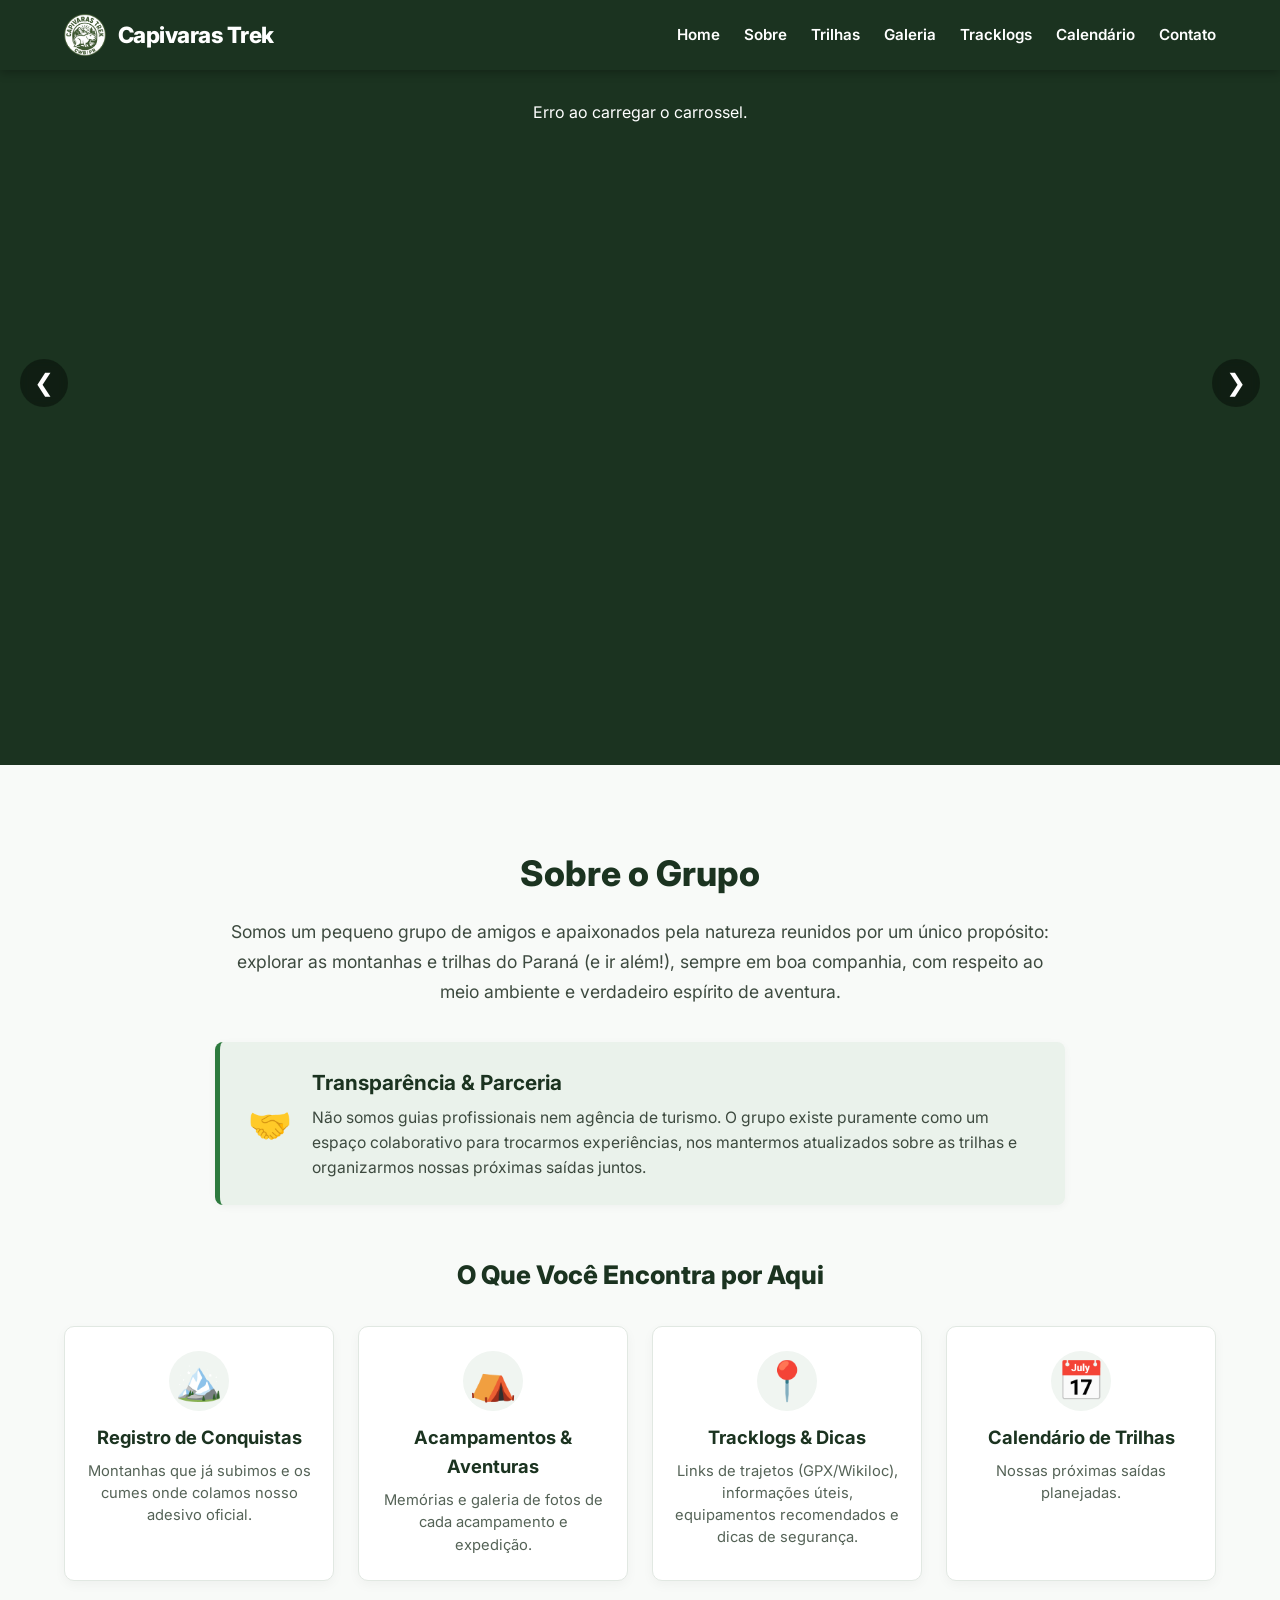
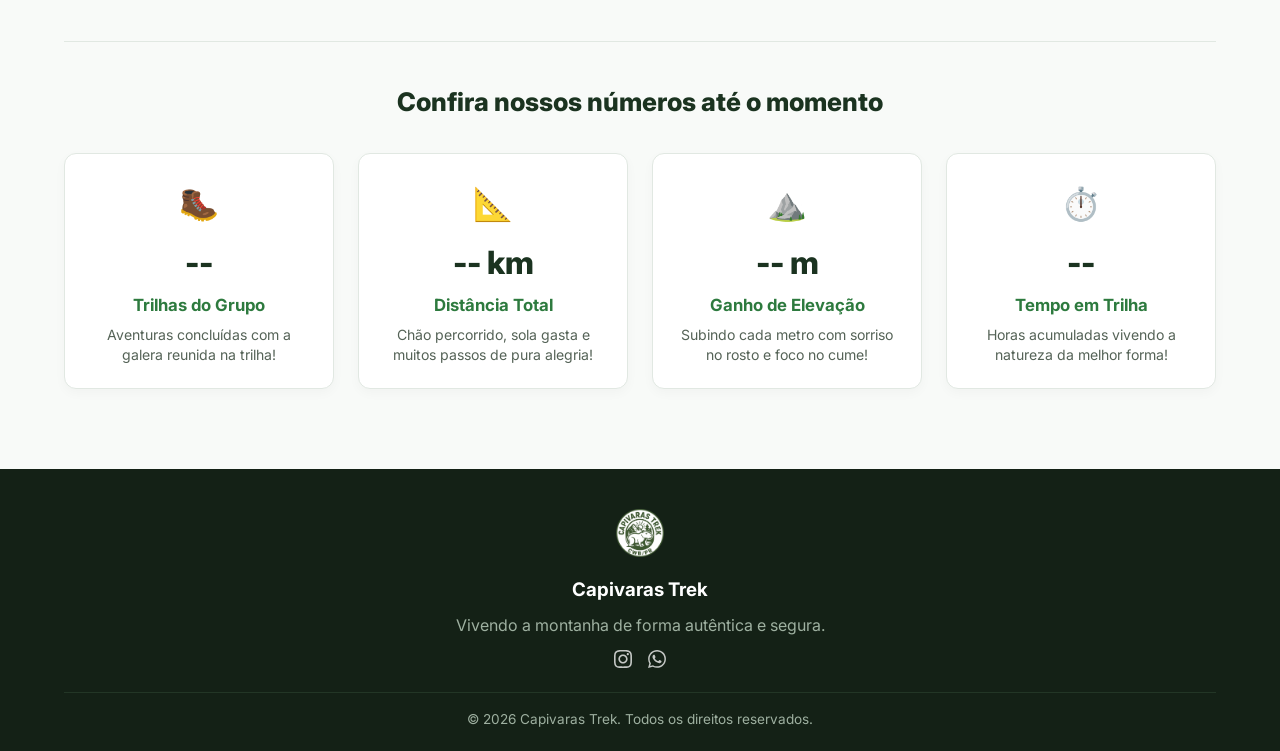
==== index.html @ 36c224d9 "Update index.html" ====
<!DOCTYPE html>
<html lang="pt-BR">
<head>
  <meta charset="UTF-8">
  <meta name="viewport" content="width=device-width, initial-scale=1.0">
  <title>Capivaras Trek - Home</title>
  <link rel="stylesheet" href="style.css">
  <link rel="preconnect" href="https://fonts.googleapis.com">
  <link rel="preconnect" href="https://fonts.gstatic.com" crossorigin>
  <link href="https://fonts.googleapis.com/css2?family=Inter:wght@400;600;700;800&display=swap" rel="stylesheet">
  
  <style>
    /* Estilos do Carrossel Hero Dinâmico */
    .hero-carousel {
      position: relative;
      width: 100%;
      height: 85vh;
      min-height: 500px;
      overflow: hidden;
      background-color: #1b3320;
    }

    .slide {
      position: absolute;
      inset: 0;
      opacity: 0;
      transition: opacity 0.8s ease-in-out;
      display: flex;
      align-items: center;
      justify-content: center;
    }

    .slide.active {
      opacity: 1;
      z-index: 1;
    }

    .slide-bg {
      position: absolute;
      inset: 0;
      width: 100%;
      height: 100%;
      object-fit: cover;
      object-position: center;
    }

    .hero-overlay {
      position: absolute;
      inset: 0;
      background: linear-gradient(180deg, rgba(0,0,0,0.3) 0%, rgba(0,0,0,0.65) 100%);
    }

    .hero-content {
      position: relative;
      z-index: 2;
      text-align: center;
      color: #ffffff;
      padding: 0 20px;
    }

    .hero-content h1 {
      font-size: 3rem;
      font-weight: 800;
      letter-spacing: -1px;
      margin: 0;
      text-shadow: 0 4px 12px rgba(0, 0, 0, 0.6);
    }

    /* Controles do Carrossel */
    .carousel-btn {
      position: absolute;
      top: 50%;
      transform: translateY(-50%);
      z-index: 10;
      background: rgba(0, 0, 0, 0.4);
      color: #ffffff;
      border: none;
      width: 48px;
      height: 48px;
      border-radius: 50%;
      font-size: 1.5rem;
      cursor: pointer;
      display: flex;
      align-items: center;
      justify-content: center;
      transition: background 0.2s ease, transform 0.2s ease;
    }

    .carousel-btn:hover {
      background: rgba(45, 122, 62, 0.8);
      transform: translateY(-50%) scale(1.08);
    }

    .carousel-btn.prev { left: 20px; }
    .carousel-btn.next { right: 20px; }

    .dots-container {
      position: absolute;
      bottom: 25px;
      left: 50%;
      transform: translateX(-50%);
      z-index: 10;
      display: flex;
      gap: 10px;
    }

    .dot {
      width: 12px;
      height: 12px;
      border-radius: 50%;
      background: rgba(255, 255, 255, 0.4);
      cursor: pointer;
      transition: background 0.3s ease, transform 0.3s ease;
    }

    .dot.active {
      background: #ffffff;
      transform: scale(1.25);
    }

    /* Seções Internas da Home */
    .section {
      padding: 80px 0;
    }

    .section-header {
      text-align: center;
      margin-bottom: 35px;
    }

    .section-header h2 {
      font-size: 2.2rem;
      color: #1b3320;
      margin-bottom: 16px;
      font-weight: 800;
    }

    .section-desc {
      max-width: 820px;
      margin: 0 auto;
      color: #3d4a3f;
      font-size: 1.1rem;
      line-height: 1.7;
    }

    .transparency-card {
      display: flex;
      align-items: center;
      gap: 20px;
      background-color: #eaf2eb;
      border-left: 5px solid #2d7a3e;
      padding: 24px 28px;
      border-radius: 8px;
      max-width: 850px;
      margin: 0 auto 50px auto;
      box-shadow: 0 2px 8px rgba(0,0,0,0.04);
    }

    .transparency-icon {
      font-size: 2.2rem;
    }

    .transparency-card h3 {
      color: #1b3320;
      font-size: 1.3rem;
      margin-bottom: 6px;
      font-weight: 700;
    }

    .transparency-card p {
      color: #3d4a3f;
      font-size: 0.98rem;
      line-height: 1.6;
      margin: 0;
    }

    .section-subheader {
      text-align: center;
      margin-bottom: 30px;
    }

    .section-subheader h3 {
      font-size: 1.6rem;
      color: #1b3320;
      font-weight: 800;
    }

    .features-grid {
      display: grid;
      grid-template-columns: repeat(4, 1fr);
      gap: 24px;
    }

    .feature-card {
      background: #ffffff;
      border: 1px solid #e1e8e2;
      border-radius: 10px;
      padding: 24px 20px;
      text-align: center;
      box-shadow: 0 4px 12px rgba(0, 0, 0, 0.04);
      transition: transform 0.2s ease, box-shadow 0.2s ease;
    }

    .feature-card:hover {
      transform: translateY(-4px);
      box-shadow: 0 8px 20px rgba(0, 0, 0, 0.08);
    }

    .feature-icon {
      font-size: 2.4rem;
      margin-bottom: 12px;
    }

    .feature-card h4 {
      color: #1b3320;
      font-size: 1.15rem;
      font-weight: 700;
      margin-bottom: 8px;
    }

    .feature-card p {
      color: #556357;
      font-size: 0.92rem;
      line-height: 1.5;
      margin: 0;
    }

    /* Seção de Estatísticas (Página 1 do Google Sheets) */
    .stats-section {
      margin-top: 60px;
      padding-top: 40px;
      border-top: 1px solid #e1e8e2;
    }

    .stats-grid {
      display: grid;
      grid-template-columns: repeat(4, 1fr);
      gap: 24px;
    }

    .stat-card {
      background: #ffffff;
      border: 1px solid #e1e8e2;
      border-radius: 12px;
      padding: 24px 20px;
      text-align: center;
      box-shadow: 0 4px 12px rgba(0, 0, 0, 0.03);
      transition: transform 0.2s ease, box-shadow 0.2s ease, border-color 0.2s ease;
    }

    .stat-card:hover {
      transform: translateY(-4px);
      box-shadow: 0 8px 20px rgba(0, 0, 0, 0.08);
      border-color: #2d7a3e;
    }

    .stat-icon {
      font-size: 2rem;
      margin-bottom: 8px;
    }

    .stat-number {
      font-size: 2rem;
      font-weight: 800;
      color: #1b3320;
      margin-bottom: 4px;
    }

    .stat-title {
      font-size: 1.05rem;
      font-weight: 700;
      color: #2d7a3e;
      margin-bottom: 6px;
    }

    .stat-desc {
      font-size: 0.88rem;
      color: #556357;
      line-height: 1.4;
      margin: 0;
    }

    /* Ícones discretos do Rodapé */
    .footer-social-icons {
      display: flex;
      justify-content: center;
      align-items: center;
      gap: 16px;
      margin-top: 12px;
    }

    .footer-icon-link {
      color: #ffffff;
      opacity: 0.75;
      transition: opacity 0.2s ease, transform 0.2s ease;
      display: inline-flex;
      align-items: center;
      justify-content: center;
    }

    .footer-icon-link:hover {
      opacity: 1;
      transform: translateY(-2px);
    }

    .footer-icon-link svg {
      width: 18px;
      height: 18px;
      fill: currentColor;
    }

    @media (max-width: 992px) {
      .features-grid { grid-template-columns: repeat(2, 1fr); }
      .stats-grid { grid-template-columns: repeat(2, 1fr); }
    }

    @media (max-width: 768px) {
      .hero-content h1 { font-size: 1.8rem; }
      .carousel-btn { width: 38px; height: 38px; font-size: 1.1rem; }
      .carousel-btn.prev { left: 10px; }
      .carousel-btn.next { right: 10px; }
      .transparency-card { flex-direction: column; text-align: center; }
      .features-grid { grid-template-columns: 1fr; }
      .stats-grid { grid-template-columns: 1fr; }

      /* Reduz a altura do carrossel no celular */
      .hero-carousel {
        height: 60vh !important;
        min-height: 380px !important;
      }

      /* Centraliza o enquadramento da imagem */
      .slide-bg {
        object-fit: cover;
        object-position: center center;
      }
    }
  </style>
</head>
<body>

  <!-- Header Fixo -->
  <header class="navbar">
    <div class="container nav-container">
      <a href="index.html" class="brand">
        <img src="logo.png" alt="Capivaras Trek Logo" class="logo-img">
        <span class="brand-name">Capivaras Trek</span>
      </a>

      <button class="mobile-menu-btn" id="mobile-menu-btn" aria-label="Abrir Menu">
        <span></span><span></span><span></span>
      </button>

      <nav class="nav-links" id="nav-links">
        <a href="index.html#home" class="active" onclick="closeMenu()">Home</a>
        <a href="index.html#sobre" onclick="closeMenu()">Sobre</a>
        <a href="trilhas.html" onclick="closeMenu()">Trilhas</a>
        <a href="galeria.html" onclick="closeMenu()">Galeria</a>
        <a href="tracklogs.html" onclick="closeMenu()">Tracklogs</a>
        <a href="calendario.html" onclick="closeMenu()">Calendário</a>
        <a href="contato.html" onclick="closeMenu()">Contato</a>
      </nav>
    </div>
  </header>

  <!-- Carrossel Hero (Página3 do Google Sheets) -->
  <section class="hero-carousel" id="home">
    <div id="slidesContainer">
      <div style="padding-top: 100px; text-align: center; color: #ffffff; font-size: 1.1rem;">Carregando fotos...</div>
    </div>

    <button class="carousel-btn prev" onclick="moveSlide(-1)" aria-label="Anterior">&#10094;</button>
    <button class="carousel-btn next" onclick="moveSlide(1)" aria-label="Próximo">&#10095;</button>

    <div class="dots-container" id="dotsContainer"></div>
  </section>

  <!-- Seção Sobre o Grupo & Recursos -->
  <main class="section" id="sobre">
    <div class="container">
      
      <!-- Cabeçalho Principal -->
      <div class="section-header">
        <h2>Sobre o Grupo</h2>
        <p class="section-desc">
          Somos um pequeno grupo de amigos e apaixonados pela natureza reunidos por um único propósito: explorar as montanhas e trilhas do Paraná (e ir além!), sempre em boa companhia, com respeito ao meio ambiente e verdadeiro espírito de aventura.
        </p>
      </div>

      <!-- Banner Destaque de Transparência -->
      <div class="transparency-card">
        <div class="transparency-icon">🤝</div>
        <div>
          <h3>Transparência & Parceria</h3>
          <p>Não somos guias profissionais nem agência de turismo. O grupo existe puramente como um espaço colaborativo para trocarmos experiências, nos mantermos atualizados sobre as trilhas e organizarmos nossas próximas saídas juntos.</p>
        </div>
      </div>

      <!-- Subcabeçalho da Grade -->
      <div class="section-subheader">
        <h3>O Que Você Encontra por Aqui</h3>
      </div>

      <!-- Grade de Recursos -->
      <div class="features-grid">
        <div class="feature-card">
          <div class="feature-icon">🏔️</div>
          <h4>Registro de Conquistas</h4>
          <p>Montanhas que já subimos e os cumes onde colamos nosso adesivo oficial.</p>
        </div>

        <div class="feature-card">
          <div class="feature-icon">⛺</div>
          <h4>Acampamentos & Aventuras</h4>
          <p>Memórias e galeria de fotos de cada acampamento e expedição.</p>
        </div>

        <div class="feature-card">
          <div class="feature-icon">📍</div>
          <h4>Tracklogs & Dicas</h4>
          <p>Links de trajetos (GPX/Wikiloc), informações úteis, equipamentos recomendados e dicas de segurança.</p>
        </div>

        <div class="feature-card">
          <div class="feature-icon">📅</div>
          <h4>Calendário de Trilhas</h4>
          <p>Nossas próximas saídas planejadas.</p>
        </div>
      </div>

      <!-- Nova Seção de Estatísticas do Grupo -->
      <div class="stats-section">
        <div class="section-subheader">
          <h3>Confira nossos números até o momento</h3>
        </div>

        <div class="stats-grid">
          <div class="stat-card">
            <div class="stat-icon">🥾</div>
            <div class="stat-number" id="statTrilhas">--</div>
            <div class="stat-title">Trilhas do Grupo</div>
            <p class="stat-desc">Aventuras concluídas com a galera reunida na trilha!</p>
          </div>

          <div class="stat-card">
            <div class="stat-icon">📐</div>
            <div class="stat-number" id="statDistancia">-- km</div>
            <div class="stat-title">Distância Total</div>
            <p class="stat-desc">Chão percorrido, sola gasta e muitos passos de pura alegria!</p>
          </div>

          <div class="stat-card">
            <div class="stat-icon">⛰️</div>
            <div class="stat-number" id="statElevação">-- m</div>
            <div class="stat-title">Ganho de Elevação</div>
            <p class="stat-desc">Subindo cada metro com sorriso no rosto e foco no cume!</p>
          </div>

          <div class="stat-card">
            <div class="stat-icon">⏱️</div>
            <div class="stat-number" id="statTempo">--</div>
            <div class="stat-title">Tempo em Trilha</div>
            <p class="stat-desc">Horas acumuladas vivendo a natureza da melhor forma!</p>
          </div>
        </div>
      </div>

    </div>
  </main>

  <!-- Footer -->
  <footer class="footer">
    <div class="container">
      <div class="footer-brand">
        <img src="logo.png" alt="Capivaras Trek Logo" class="footer-logo">
        <h3>Capivaras Trek</h3>
        <p>Vivendo a montanha de forma autêntica e segura.</p>
        
        <!-- Ícones brancos discretos -->
        <div class="footer-social-icons">
          <a href="https://www.instagram.com/capivaras_trek?stkn=MWF0bjI2d3V1anRoMQ==" target="_blank" rel="noopener noreferrer" class="footer-icon-link" aria-label="Instagram">
            <svg viewBox="0 0 24 24">
              <path d="M12 2.163c3.204 0 3.584.012 4.85.07 3.252.148 4.771 1.691 4.919 4.919.058 1.265.069 1.645.069 4.849 0 3.205-.012 3.584-.069 4.849-.149 3.225-1.664 4.771-4.919 4.919-1.266.058-1.644.07-4.85.07-3.204 0-3.584-.012-4.849-.07-3.26-.149-4.771-1.699-4.919-4.92-.058-1.265-.07-1.644-.07-4.849 0-3.204.013-3.583.07-4.849.149-3.227 1.664-4.771 4.919-4.919 1.266-.057 1.645-.069 4.849-.069zm0-2.163c-3.259 0-3.667.014-4.947.072-4.358.2-6.78 2.618-6.98 6.98-.059 1.281-.073 1.689-.073 4.948 0 3.259.014 3.668.072 4.948.2 4.358 2.618 6.78 6.98 6.98 1.281.058 1.689.072 4.948.072 3.259 0 3.668-.014 4.948-.072 4.354-.2 6.782-2.618 6.979-6.98.059-1.28.073-1.689.073-4.948 0-3.259-.014-3.667-.072-4.947-.196-4.354-2.617-6.78-6.979-6.98-1.281-.059-1.69-.073-4.949-.073zm0 5.838c-3.403 0-6.162 2.759-6.162 6.162s2.759 6.163 6.162 6.163 6.162-2.759 6.162-6.163c0-3.403-2.759-6.162-6.162-6.162zm0 10.162c-2.209 0-4-1.79-4-4 0-2.209 1.791-4 4-4s4 1.791 4 4c0 2.21-1.791 4-4 4zm6.406-11.845c-.796 0-1.441.645-1.441 1.44s.645 1.44 1.441 1.44c.795 0 1.439-.645 1.439-1.44s-.644-1.44-1.439-1.44z"/>
            </svg>
          </a>
          <a href="https://wa.me/554199059913" target="_blank" rel="noopener noreferrer" class="footer-icon-link" aria-label="WhatsApp Dan">
            <svg viewBox="0 0 24 24">
              <path d="M.057 24l1.687-6.163c-1.041-1.804-1.588-3.849-1.587-5.946.003-6.556 5.338-11.891 11.893-11.891 3.181.001 6.167 1.24 8.413 3.488 2.245 2.248 3.481 5.236 3.48 8.414-.003 6.557-5.338 11.892-11.893 11.892-1.99-.001-3.951-.5-5.688-1.448l-6.305 1.654zm6.597-3.807c1.676.995 3.276 1.591 5.392 1.592 5.448 0 9.886-4.434 9.889-9.885.002-5.462-4.415-9.89-9.881-9.892-5.452 0-9.887 4.434-9.889 9.884-.001 2.225.651 3.891 1.746 5.634l-.999 3.648 3.742-.981zm11.387-5.464c-.074-.124-.272-.198-.57-.347-.297-.149-1.758-.868-2.031-.967-.272-.099-.47-.149-.669.149-.198.297-.768.967-.941 1.165-.173.198-.347.223-.644.074-.297-.149-1.255-.462-2.39-1.475-.883-.788-1.48-1.761-1.653-2.059-.173-.297-.018-.458.13-.606.134-.133.297-.347.446-.521.151-.172.2-.296.3-.495.099-.198.05-.372-.025-.521-.075-.148-.669-1.611-.916-2.206-.242-.579-.487-.501-.669-.51l-.57-.01c-.198 0-.52.074-.792.372s-1.04 1.016-1.04 2.479 1.065 2.876 1.213 3.074c.149.198 2.095 3.2 5.076 4.487.709.306 1.263.489 1.694.626.712.226 1.36.194 1.872.118.571-.085 1.758-.719 2.006-1.413.248-.695.248-1.29.173-1.414z"/>
            </svg>
          </a>
        </div>
      </div>
      <div class="footer-copy">
        <p>&copy; 2026 Capivaras Trek. Todos os direitos reservados.</p>
      </div>
    </div>
  </footer>

  <script>
    const GOOGLE_SHEET_PAGINA3_URL = 'https://docs.google.com/spreadsheets/d/e/2PACX-1vSYLi9oSrKvebix3RSQ4L9705UZZS1z9duOlFyv8DzrTkAP34rniv2SEmi0NDfyK1KRjFns8UU8M3VI/pub?gid=9544756&single=true&output=csv';
    const GOOGLE_SHEET_PAGINA1_URL = 'https://docs.google.com/spreadsheets/d/e/2PACX-1vSYLi9oSrKvebix3RSQ4L9705UZZS1z9duOlFyv8DzrTkAP34rniv2SEmi0NDfyK1KRjFns8UU8M3VI/pub?gid=0&single=true&output=csv';

    let currentSlideIndex = 0;
    let carouselTimer = null;

    // Função unificada para parse de linhas CSV
    function parseCSV(text) {
      const lines = text.split('\n').map(l => l.trim()).filter(l => l.length > 0);
      if (lines.length < 2) return [];

      const splitLine = (line) => {
        const result = [];
        let current = '';
        let inQuotes = false;
        for (let i = 0; i < line.length; i++) {
          const char = line[i];
          if (char === '"') {
            inQuotes = !inQuotes;
          } else if (char === ',' && !inQuotes) {
            result.push(current.trim().replace(/^"|"$/g, ''));
            current = '';
          } else {
            current += char;
          }
        }
        result.push(current.trim().replace(/^"|"$/g, ''));
        return result;
      };

      const headers = splitLine(lines[0]).map(h => h.toLowerCase().replace(/\s+/g, '').replace(/_/g, ''));

      return lines.slice(1).map(line => {
        const values = splitLine(line);
        const obj = {};
        headers.forEach((header, index) => {
          obj[header] = values[index] || '';
        });
        return obj;
      });
    }

    /* --- LÓGICA DO CARROSSEL HERO (PÁGINA 3) --- */
    async function loadHomeCarousel() {
      const slidesContainer = document.getElementById('slidesContainer');
      try {
        const response = await fetch(GOOGLE_SHEET_PAGINA3_URL);
        if (!response.ok) throw new Error('Erro ao buscar dados do carrossel');
        
        const csvText = await response.text();
        const parsed = parseCSV(csvText);
        const slidesData = parsed.map(item => ({
          link: item['link'] || '',
          texto: item['texto'] || ''
        })).filter(item => item.link !== '');

        if (slidesData.length > 0) {
          renderCarousel(slidesData);
        } else {
          slidesContainer.innerHTML = '<div style="padding-top: 100px; text-align: center; color: #fff;">Nenhuma imagem cadastrada na Página 3.</div>';
        }
      } catch (err) {
        console.error("Erro ao carregar imagens do carrossel:", err);
        slidesContainer.innerHTML = '<div style="padding-top: 100px; text-align: center; color: #fff;">Erro ao carregar o carrossel.</div>';
      }
    }

    function renderCarousel(slides) {
      const slidesContainer = document.getElementById('slidesContainer');
      const dotsContainer = document.getElementById('dotsContainer');

      slidesContainer.innerHTML = slides.map((slide, index) => `
        <div class="slide ${index === 0 ? 'active' : ''}">
          <img src="${slide.link}" alt="${slide.texto}" class="slide-bg" onerror="this.onerror=null; this.src='banner_home.jpg';">
          <div class="hero-overlay"></div>
          <div class="container hero-content">
            <h1>${slide.texto}</h1>
          </div>
        </div>
      `).join('');

      dotsContainer.innerHTML = slides.map((_, index) => `
        <span class="dot ${index === 0 ? 'active' : ''}" onclick="setSlide(${index})"></span>
      `).join('');

      resetTimer();
    }

    function showSlide(index) {
      const slides = document.querySelectorAll('.slide');
      const dots = document.querySelectorAll('.dot');

      if (slides.length === 0) return;

      if (index >= slides.length) currentSlideIndex = 0;
      else if (index < 0) currentSlideIndex = slides.length - 1;
      else currentSlideIndex = index;

      slides.forEach((slide, i) => {
        slide.classList.toggle('active', i === currentSlideIndex);
      });

      dots.forEach((dot, i) => {
        dot.classList.toggle('active', i === currentSlideIndex);
      });
    }

    function moveSlide(direction) {
      showSlide(currentSlideIndex + direction);
      resetTimer();
    }

    function setSlide(index) {
      showSlide(index);
      resetTimer();
    }

    function resetTimer() {
      if (carouselTimer) clearInterval(carouselTimer);
      carouselTimer = setInterval(() => {
        moveSlide(1);
      }, 5000);
    }

    /* --- LÓGICA DE PARSE DE TEMPO & ESTATÍSTICAS (PÁGINA 1) --- */
    function parseTimeToMinutes(timeStr) {
      if (!timeStr) return 0;
      let totalMinutes = 0;
      const str = timeStr.toLowerCase();

      const hoursMatch = str.match(/(\d+)\s*hour/);
      if (hoursMatch) {
        totalMinutes += parseInt(hoursMatch[1], 10) * 60;
      }

      const minutesMatch = str.match(/(\d+)\s*minute/);
      if (minutesMatch) {
        totalMinutes += parseInt(minutesMatch[1], 10);
      }

      if (!hoursMatch && !minutesMatch) {
        const num = parseInt(str.replace(/\D/g, ''), 10);
        if (!isNaN(num)) totalMinutes += num;
      }

      return totalMinutes;
    }

    function formatMinutesToReadable(totalMinutes) {
      if (totalMinutes === 0) return "0 min";
      const hours = Math.floor(totalMinutes / 60);
      const minutes = totalMinutes % 60;

      if (hours > 0 && minutes > 0) {
        return `${hours}h ${minutes}m`;
      } else if (hours > 0) {
        return `${hours} hrs`;
      } else {
        return `${minutes} min`;
      }
    }

    async function loadStatsFromSheet() {
      try {
        const response = await fetch(GOOGLE_SHEET_PAGINA1_URL);
        if (!response.ok) return;

        const csvText = await response.text();
        const rows = parseCSV(csvText);

        let totalTrilhas = 0;
        let totalDistancia = 0;
        let totalElevation = 0;
        let totalMinutes = 0;

        rows.forEach(row => {
          // Filtro: Considerar SOMENTE trilhas com status "Realizada"
          const status = (row['status'] || row['situacao'] || '').trim().toLowerCase();
          if (status !== 'realizada') {
            return; // Pula as trilhas que não estão como Realizada
          }
          
          // 1. Trilhas do Grupo: countif coluna nome não vazia
          const nome = row['nome'] || row['trilha'] || row['title'] || row['name'] || '';
          if (nome.trim() !== '') {
            totalTrilhas++;
          }

          // 2. Distância Total: sumif coluna distance não vazia
          const distStr = row['distance'] || row['distancia'] || '0';
          const distVal = parseFloat(distStr.replace(',', '.'));
          if (!isNaN(distVal)) {
            totalDistancia += distVal;
          }

          // 3. Elevation Gain: sumif coluna elevationgain não vazia
          const elevStr = row['elevationgain'] || row['elevation_gain'] || row['desnivel'] || '0';
          const elevVal = parseFloat(elevStr.replace(',', '.'));
          if (!isNaN(elevVal)) {
            totalElevation += elevVal;
          }

          // 4. Time: sumif coluna time não vazia
          const timeStr = row['time'] || row['tempo'] || '';
          totalMinutes += parseTimeToMinutes(timeStr);
        });

        document.getElementById('statTrilhas').innerText = totalTrilhas;
        document.getElementById('statDistancia').innerText = totalDistancia.toFixed(1) + ' km';
        document.getElementById('statElevação').innerText = totalElevation.toFixed(0) + ' m';
        document.getElementById('statTempo').innerText = formatMinutesToReadable(totalMinutes);

      } catch (err) {
        console.error("Erro ao carregar estatísticas da Página 1:", err);
      }
    }

    // Inicialização
    loadHomeCarousel();
    loadStatsFromSheet();

    // Menu Mobile
    const mobileBtn = document.getElementById('mobile-menu-btn');
    const navLinks = document.getElementById('nav-links');

    mobileBtn.addEventListener('click', () => {
      mobileBtn.classList.toggle('active');
      navLinks.classList.toggle('active');
    });

    function closeMenu() {
      mobileBtn.classList.remove('active');
      navLinks.classList.remove('active');
    }
  </script>
</body>
</html>
---- style.css ----
:root {
  /* Posições verticais personalizadas das imagens do carrossel */
  --banner-pos-1: 45%;
  --banner-pos-2: 40%;
  --banner-pos-3: 70%;
}

* {
  margin: 0;
  padding: 0;
  box-sizing: border-box;
}

html {
  scroll-behavior: smooth;
}

body {
  font-family: 'Inter', sans-serif;
  color: #2b302a;
  background-color: #f8faf8;
  line-height: 1.6;
}

.container {
  width: 90%;
  max-width: 1200px;
  margin: 0 auto;
}

/* Header & Navbar */
.navbar {
  position: fixed;
  top: 0;
  left: 0;
  width: 100%;
  background-color: #1b3320; 
  box-shadow: 0 2px 10px rgba(0,0,0,0.3);
  z-index: 1000;
  padding: 14px 0;
}

.nav-container {
  display: flex;
  justify-content: space-between;
  align-items: center;
}

.brand {
  display: flex;
  align-items: center;
  gap: 12px;
  text-decoration: none;
}

.logo-img {
  height: 42px;
  width: auto;
  object-fit: contain;
}

.brand-name {
  color: #ffffff;
  font-weight: 800;
  font-size: 1.4rem;
  letter-spacing: -0.5px;
}

.nav-links {
  display: flex;
  align-items: center;
  gap: 24px;
}

.nav-links a {
  color: #ffffff;
  text-decoration: none;
  font-weight: 600;
  font-size: 0.95rem;
  transition: opacity 0.2s ease;
}

.nav-links a:hover {
  opacity: 0.8;
}

/* Botão Hambúrguer (Mobile) */
.mobile-menu-btn {
  display: none;
  flex-direction: column;
  justify-content: space-between;
  width: 28px;
  height: 20px;
  background: transparent;
  border: none;
  cursor: pointer;
  z-index: 1100;
}

.mobile-menu-btn span {
  width: 100%;
  height: 3px;
  background-color: #ffffff;
  border-radius: 2px;
  transition: transform 0.3s ease, opacity 0.3s ease;
}

.mobile-menu-btn.active span:nth-child(1) {
  transform: translateY(8.5px) rotate(45deg);
}

.mobile-menu-btn.active span:nth-child(2) {
  opacity: 0;
}

.mobile-menu-btn.active span:nth-child(3) {
  transform: translateY(-8.5px) rotate(-45deg);
}

/* Carrossel Hero Section */
.hero {
  position: relative;
  height: 75vh;
  min-height: 450px;
  width: 100%;
  overflow: hidden;
  padding-top: 70px;
  background-color: #0f1c11;
}

.carousel {
  position: relative;
  width: 100%;
  height: 100%;
}

.slide {
  position: absolute;
  inset: 0;
  opacity: 0;
  transition: opacity 0.8s ease-in-out;
  display: flex;
  align-items: center;
  justify-content: center;
}

.slide.active {
  opacity: 1;
}

.slide-bg {
  position: absolute;
  width: 100%;
  height: 100%;
  object-fit: cover;
}

.slide-1 { object-position: center var(--banner-pos-1); }
.slide-2 { object-position: center var(--banner-pos-2); }
.slide-3 { object-position: center var(--banner-pos-3); }

.hero-overlay {
  position: absolute;
  inset: 0;
  background: rgba(15, 28, 17, 0.45);
}

.hero-content {
  position: relative;
  z-index: 10;
  text-align: center;
  color: #ffffff;
}

.hero-content h1 {
  font-size: 3rem;
  font-weight: 800;
  letter-spacing: -0.5px;
  text-shadow: 0 2px 10px rgba(0, 0, 0, 0.6);
}

/* Setas de Navegação */
.carousel-btn {
  position: absolute;
  top: 50%;
  transform: translateY(-50%);
  background: rgba(255, 255, 255, 0.15);
  color: #ffffff;
  border: none;
  font-size: 1.4rem;
  padding: 12px 10px;
  cursor: pointer;
  z-index: 20;
  border-radius: 4px;
  backdrop-filter: blur(4px);
  transition: background 0.2s ease;
}

.carousel-btn:hover {
  background: rgba(255, 255, 255, 0.35);
}

.carousel-btn.prev { left: 15px; }
.carousel-btn.next { right: 15px; }

/* Indicadores de Pontos */
.dots-container {
  position: absolute;
  bottom: 20px;
  left: 50%;
  transform: translateX(-50%);
  display: flex;
  gap: 10px;
  z-index: 20;
}

.dot {
  width: 10px;
  height: 10px;
  border-radius: 50%;
  background: rgba(255, 255, 255, 0.4);
  cursor: pointer;
  transition: background 0.3s ease, width 0.3s ease;
}

.dot.active {
  background: #ffffff;
  width: 24px;
  border-radius: 6px;
}

/* Seção Sobre o Grupo */
.section {
  padding: 80px 0;
}

.section-header {
  text-align: center;
  margin-bottom: 35px;
}

.section-header h2 {
  font-size: 2.2rem;
  color: #1b3320;
  margin-bottom: 16px;
  font-weight: 800;
}

.section-desc {
  max-width: 820px;
  margin: 0 auto;
  color: #3d4a3f;
  font-size: 1.1rem;
  line-height: 1.7;
}

/* Banner de Transparência */
.transparency-card {
  display: flex;
  align-items: center;
  gap: 20px;
  background-color: #eaf2eb;
  border-left: 5px solid #2d7a3e;
  padding: 24px 28px;
  border-radius: 8px;
  max-width: 850px;
  margin: 0 auto 50px auto;
  box-shadow: 0 2px 8px rgba(0,0,0,0.04);
}

.transparency-icon {
  font-size: 2.5rem;
  flex-shrink: 0;
}

.transparency-card h3 {
  color: #1b3320;
  font-size: 1.2rem;
  margin-bottom: 6px;
  font-weight: 700;
}

.transparency-card p {
  color: #435245;
  font-size: 0.98rem;
  line-height: 1.6;
}

/* Subtítulo */
.section-subheader {
  text-align: center;
  margin-bottom: 30px;
}

.section-subheader h3 {
  font-size: 1.6rem;
  color: #1b3320;
  font-weight: 700;
}

/* Grade de 4 Cards */
.features-grid {
  display: grid;
  grid-template-columns: repeat(4, 1fr);
  gap: 20px;
  max-width: 1200px;
  margin: 0 auto;
}

.feature-card {
  background: #ffffff;
  border: 1px solid #e1e8e2;
  border-radius: 12px;
  padding: 26px 20px;
  text-align: center;
  box-shadow: 0 4px 12px rgba(0, 0, 0, 0.03);
  transition: transform 0.2s ease, box-shadow 0.2s ease, border-color 0.2s ease;
  display: flex;
  flex-direction: column;
  align-items: center;
}

.feature-card:hover {
  transform: translateY(-4px);
  box-shadow: 0 8px 20px rgba(0, 0, 0, 0.07);
  border-color: #2d7a3e;
}

.feature-icon {
  font-size: 2.2rem;
  margin-bottom: 14px;
  background-color: #f0f5f1;
  width: 60px;
  height: 60px;
  display: flex;
  align-items: center;
  justify-content: center;
  border-radius: 50%;
}

.feature-card h4 {
  color: #1b3320;
  font-size: 1.05rem;
  font-weight: 700;
  margin-bottom: 8px;
}

.feature-card p {
  color: #556357;
  font-size: 0.9rem;
  line-height: 1.5;
}

/* Footer com Logo Pequeno */
.footer {
  background-color: #142116;
  color: #9eb0a0;
  padding: 40px 0 20px;
  text-align: center;
}

.footer-logo {
  height: 48px;
  width: auto;
  object-fit: contain;
  margin-bottom: 10px;
}

.footer-brand h3 {
  color: #ffffff;
  margin-bottom: 8px;
}

.footer-copy {
  margin-top: 24px;
  border-top: 1px solid #233626;
  padding-top: 16px;
  font-size: 0.85rem;
}

/* --- REGRAS MOBILE E TABLET --- */
@media (max-width: 992px) {
  .features-grid {
    grid-template-columns: repeat(2, 1fr);
  }
}

@media (max-width: 768px) {
  .mobile-menu-btn {
    display: flex;
  }

  .nav-links {
    position: fixed;
    top: 68px;
    left: 0;
    width: 100%;
    background-color: #1b3320;
    flex-direction: column;
    padding: 24px 0;
    gap: 20px;
    box-shadow: 0 10px 15px rgba(0,0,0,0.3);
    transform: translateY(-150%);
    transition: transform 0.3s ease-in-out;
  }

  .nav-links.active {
    transform: translateY(0);
  }

  .hero {
    height: 60vh;
    min-height: 380px;
  }

  .hero-content h1 {
    font-size: 1.8rem;
    padding: 0 15px;
  }

  .transparency-card {
    flex-direction: column;
    text-align: center;
  }

  .features-grid {
    grid-template-columns: 1fr;
  }
}
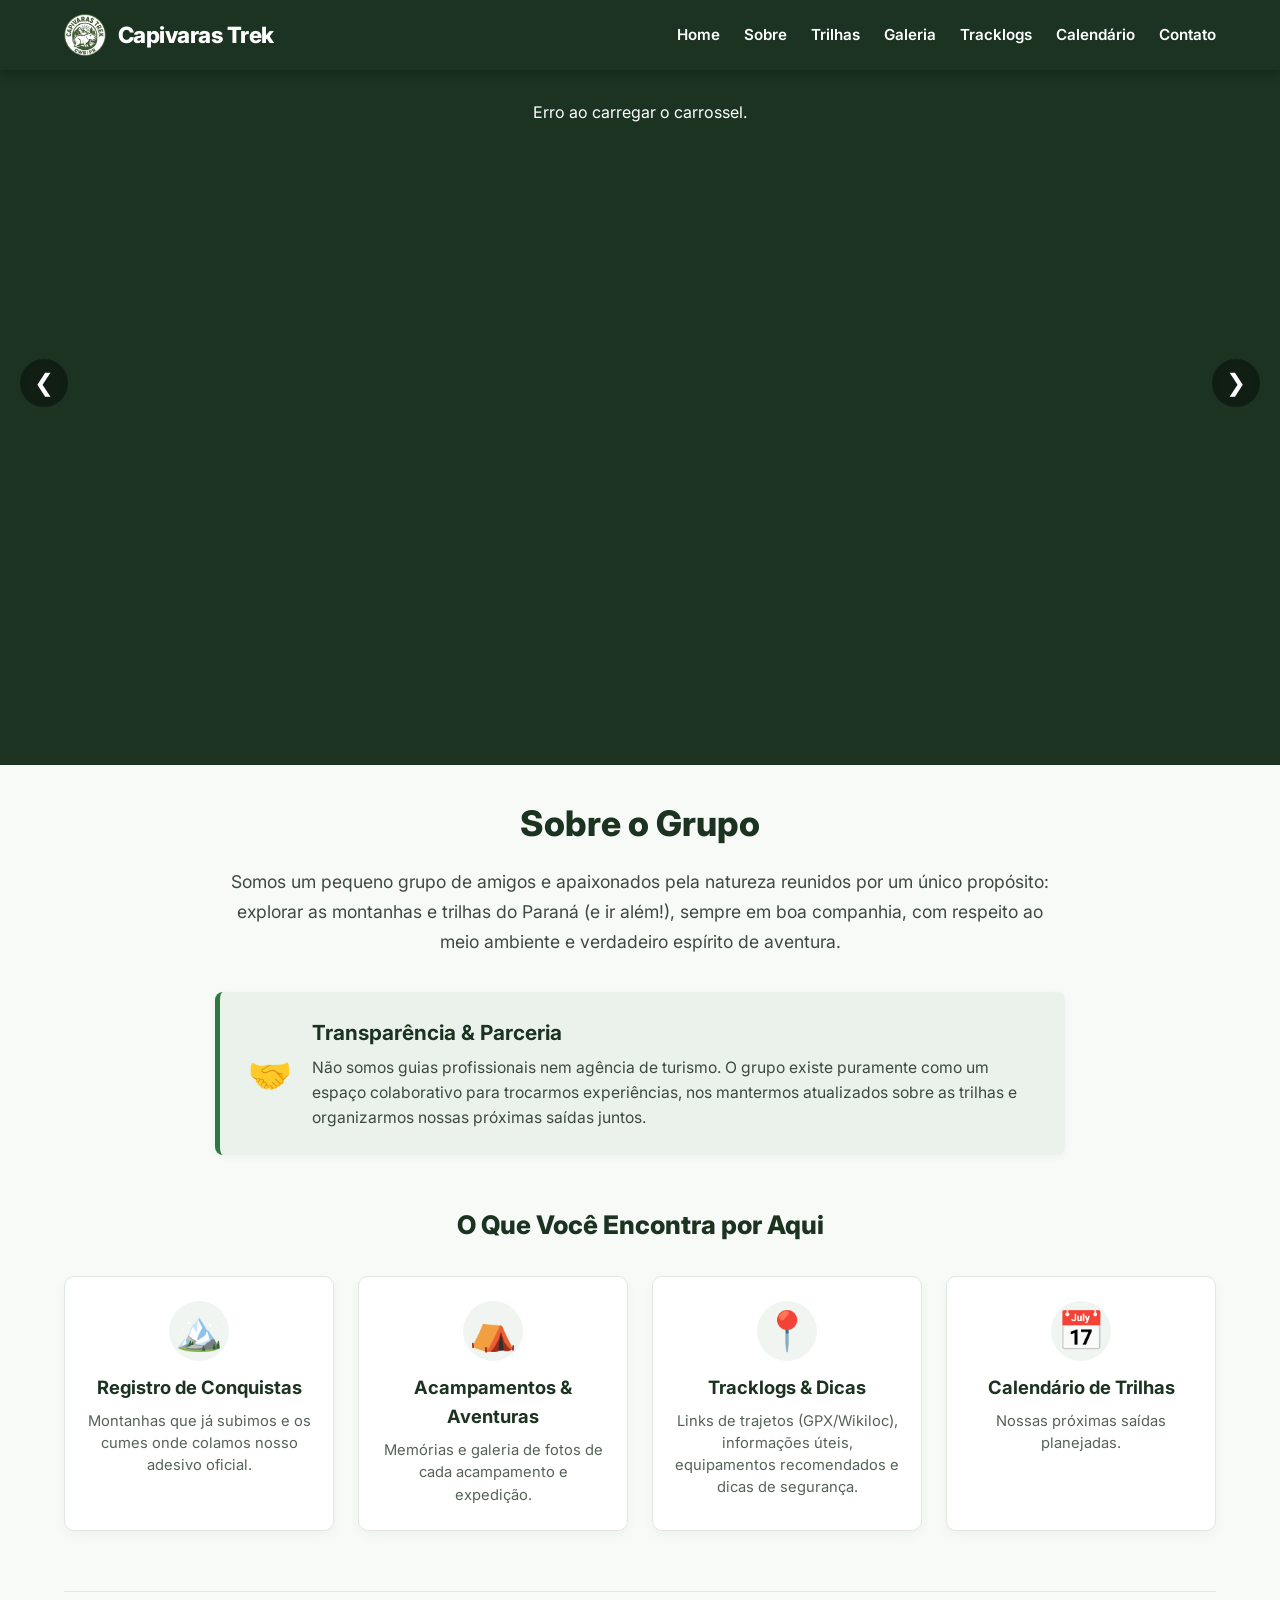
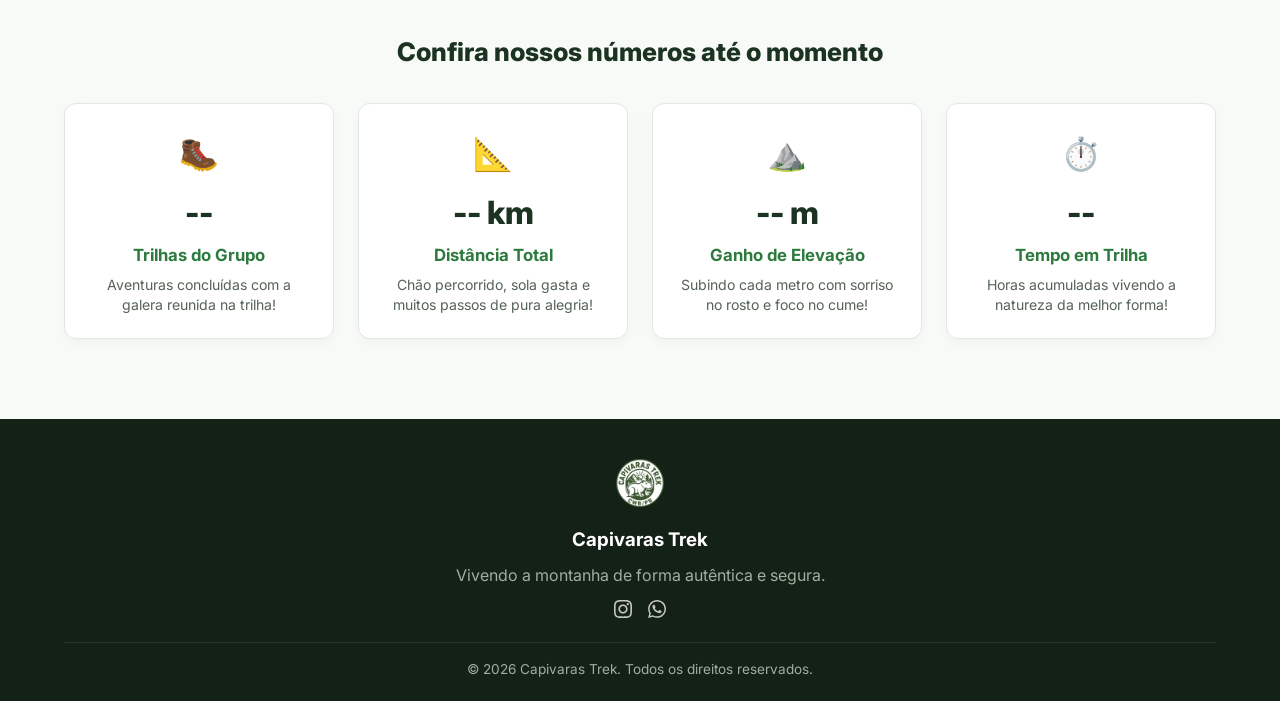
==== commit e9d47819: "Update index.html" ====
--- a/index.html
+++ b/index.html
@@ -120,7 +120,7 @@
 
     /* Seções Internas da Home */
     .section {
-      padding: 80px 0;
+      padding: 30px 0 80px 0;
     }
 
     .section-header {
@@ -548,11 +548,21 @@
         
         const csvText = await response.text();
         const parsed = parseCSV(csvText);
-        const slidesData = parsed.map(item => ({
-          link: item['link'] || '',
-          texto: item['texto'] || ''
-        })).filter(item => item.link !== '');
-
+        
+        // Filtra garantindo que o link exista e não seja apenas espaço em branco
+        const slidesData = parsed
+          .map(item => {
+            // Encontra a chave 'link' independente de pequenos espaços no cabeçalho
+            const linkKey = Object.keys(item).find(k => k.trim() === 'link') || 'link';
+            const textoKey = Object.keys(item).find(k => k.trim() === 'texto') || 'texto';
+            
+            return {
+              link: (item[linkKey] || '').trim(),
+              texto: (item[textoKey] || '').trim()
+            };
+          })
+          .filter(item => item.link !== '' && item.link.startsWith('http'));
+    
         if (slidesData.length > 0) {
           renderCarousel(slidesData);
         } else {
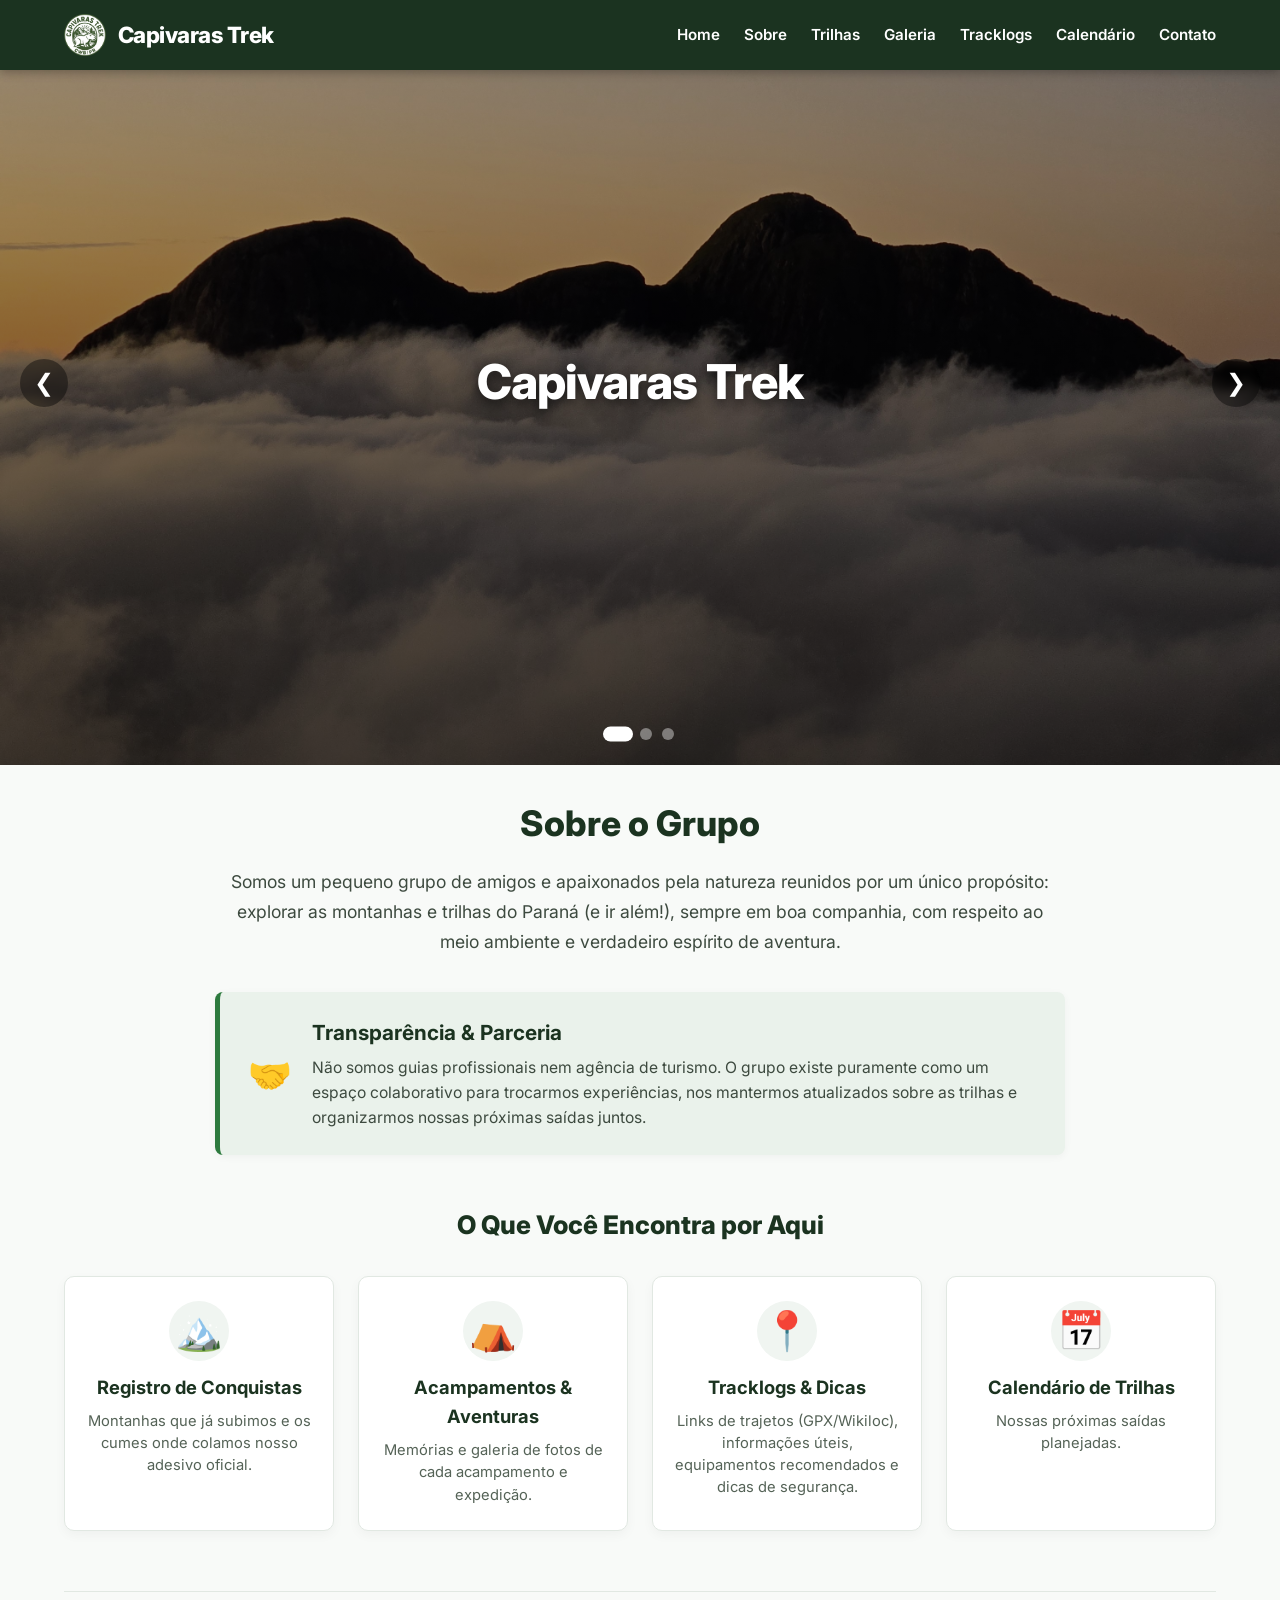
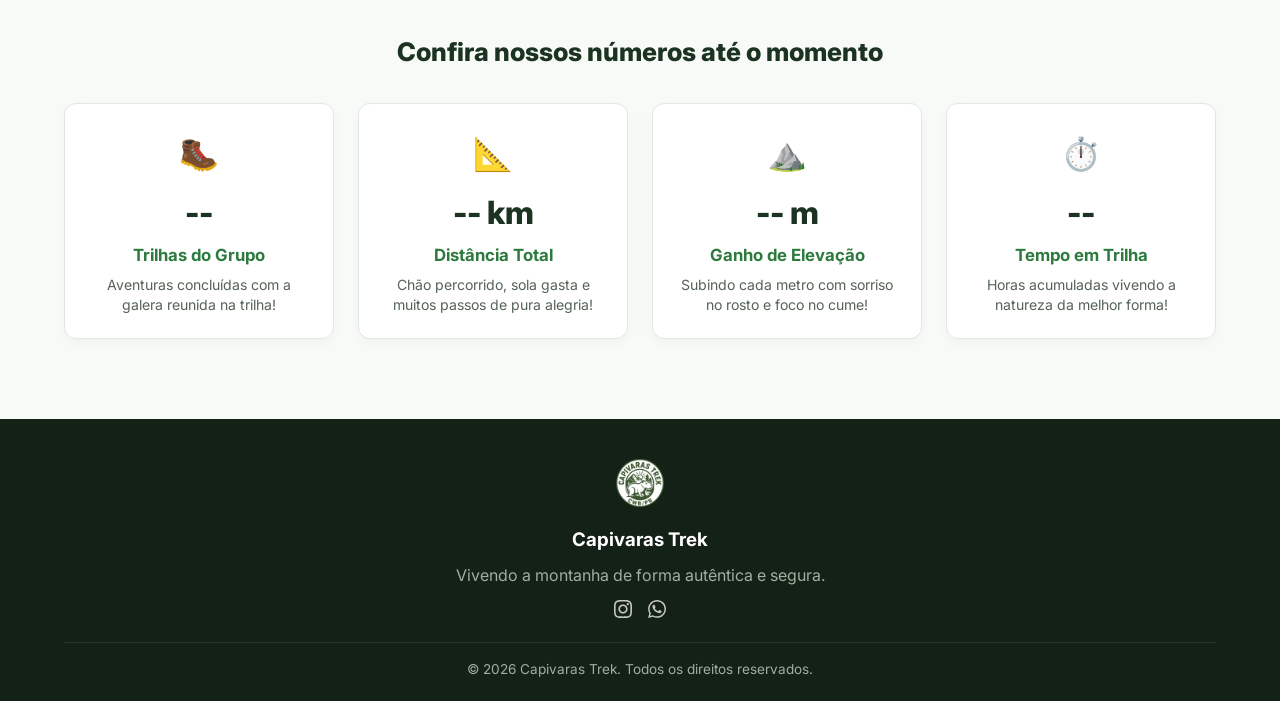
==== commit 50fe6108: "Update print statement from 'Hello' to 'Goodbye'" ====
--- a/index.html
+++ b/index.html
@@ -541,38 +541,46 @@
 
     /* --- LÓGICA DO CARROSSEL HERO (PÁGINA 3) --- */
     async function loadHomeCarousel() {
-      const slidesContainer = document.getElementById('slidesContainer');
-      try {
-        const response = await fetch(GOOGLE_SHEET_PAGINA3_URL);
-        if (!response.ok) throw new Error('Erro ao buscar dados do carrossel');
-        
-        const csvText = await response.text();
-        const parsed = parseCSV(csvText);
-        
-        // Filtra garantindo que o link exista e não seja apenas espaço em branco
-        const slidesData = parsed
-          .map(item => {
-            // Encontra a chave 'link' independente de pequenos espaços no cabeçalho
-            const linkKey = Object.keys(item).find(k => k.trim() === 'link') || 'link';
-            const textoKey = Object.keys(item).find(k => k.trim() === 'texto') || 'texto';
-            
-            return {
-              link: (item[linkKey] || '').trim(),
-              texto: (item[textoKey] || '').trim()
-            };
-          })
-          .filter(item => item.link !== '' && item.link.startsWith('http'));
-    
-        if (slidesData.length > 0) {
-          renderCarousel(slidesData);
-        } else {
-          slidesContainer.innerHTML = '<div style="padding-top: 100px; text-align: center; color: #fff;">Nenhuma imagem cadastrada na Página 3.</div>';
-        }
-      } catch (err) {
-        console.error("Erro ao carregar imagens do carrossel:", err);
-        slidesContainer.innerHTML = '<div style="padding-top: 100px; text-align: center; color: #fff;">Erro ao carregar o carrossel.</div>';
+    const slidesContainer = document.getElementById('slidesContainer');
+  
+    // Imagens locais do repositório para usar de fallback
+    const fallbackSlides = [
+      { link: 'banner_home.jpg', texto: 'Capivaras Trek' },
+      { link: 'banner_home1.jpg', texto: 'Capivaras Trek' },
+      { link: 'banner_home2.jpg', texto: 'Capivaras Trek' }
+    ];
+  
+    try {
+      const response = await fetch(GOOGLE_SHEET_PAGINA3_URL);
+      if (!response.ok) throw new Error('Erro ao buscar dados do carrossel');
+      
+      const csvText = await response.text();
+      const parsed = parseCSV(csvText);
+      
+      const slidesData = parsed
+        .map(item => {
+          const linkKey = Object.keys(item).find(k => k.trim() === 'link') || 'link';
+          const textoKey = Object.keys(item).find(k => k.trim() === 'texto') || 'texto';
+          
+          return {
+            link: (item[linkKey] || '').trim(),
+            texto: (item[textoKey] || '').trim()
+          };
+        })
+        .filter(item => item.link !== '' && item.link.startsWith('http'));
+  
+      // Se houver imagens válidas na planilha, renderiza elas; se não, usa as locais
+      if (slidesData.length > 0) {
+        renderCarousel(slidesData);
+      } else {
+        renderCarousel(fallbackSlides);
       }
-    }
+    } catch (err) {
+      console.error("Erro ao carregar imagens do carrossel, utilizando fallback local:", err);
+      // Em caso de erro de conexão/requisição, também renderiza os banners locais
+      renderCarousel(fallbackSlides);
+    }
+  }
 
     function renderCarousel(slides) {
       const slidesContainer = document.getElementById('slidesContainer');
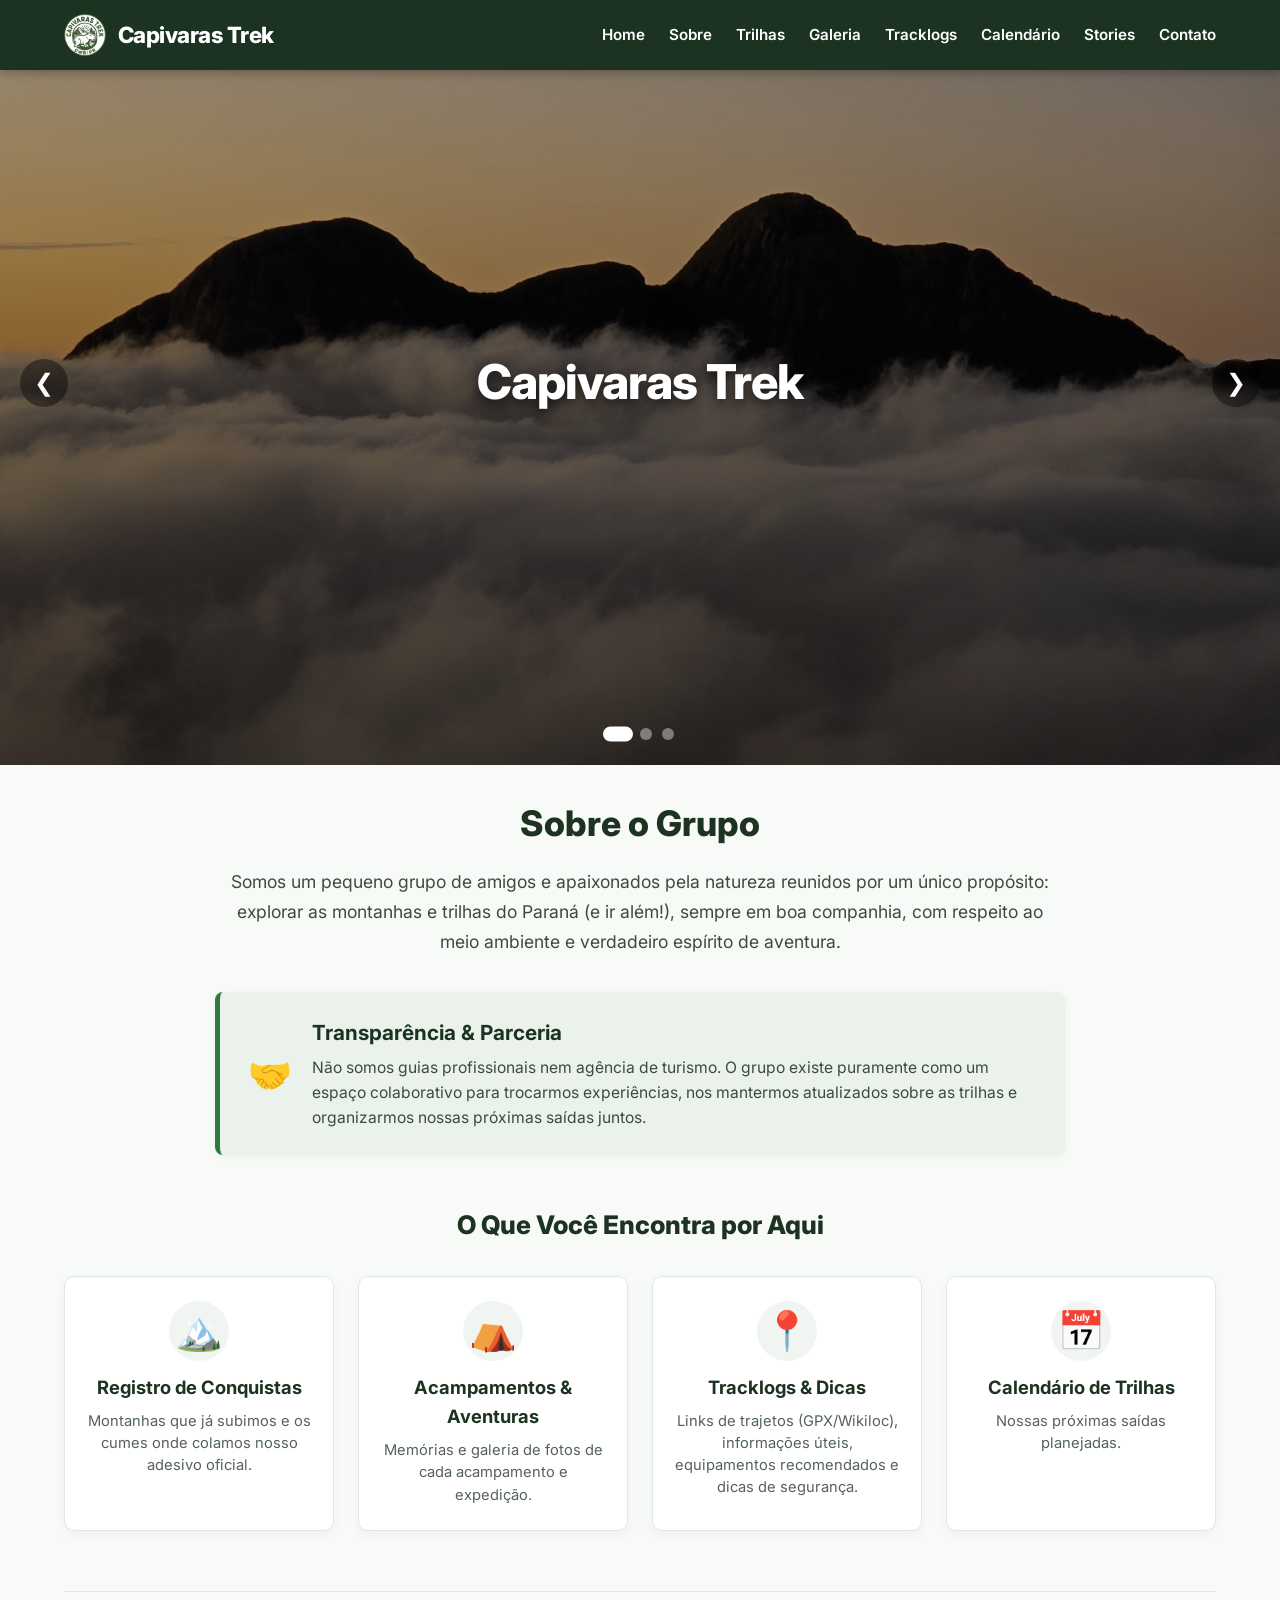
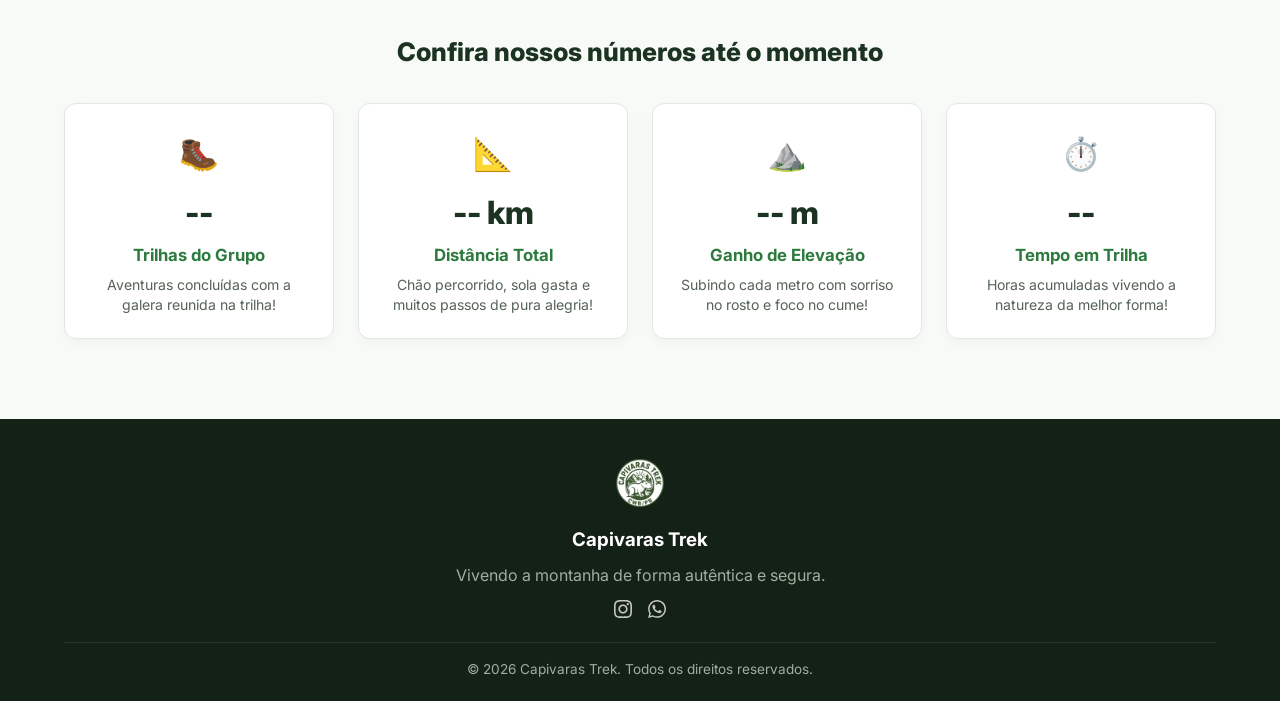
==== commit ef2aaf7d: "Update index.html" ====
--- a/index.html
+++ b/index.html
@@ -358,6 +358,7 @@
         <a href="galeria.html" onclick="closeMenu()">Galeria</a>
         <a href="tracklogs.html" onclick="closeMenu()">Tracklogs</a>
         <a href="calendario.html" onclick="closeMenu()">Calendário</a>
+        <a href="stories.html" onclick="closeMenu()">Stories</a>
         <a href="contato.html" onclick="closeMenu()">Contato</a>
       </nav>
     </div>
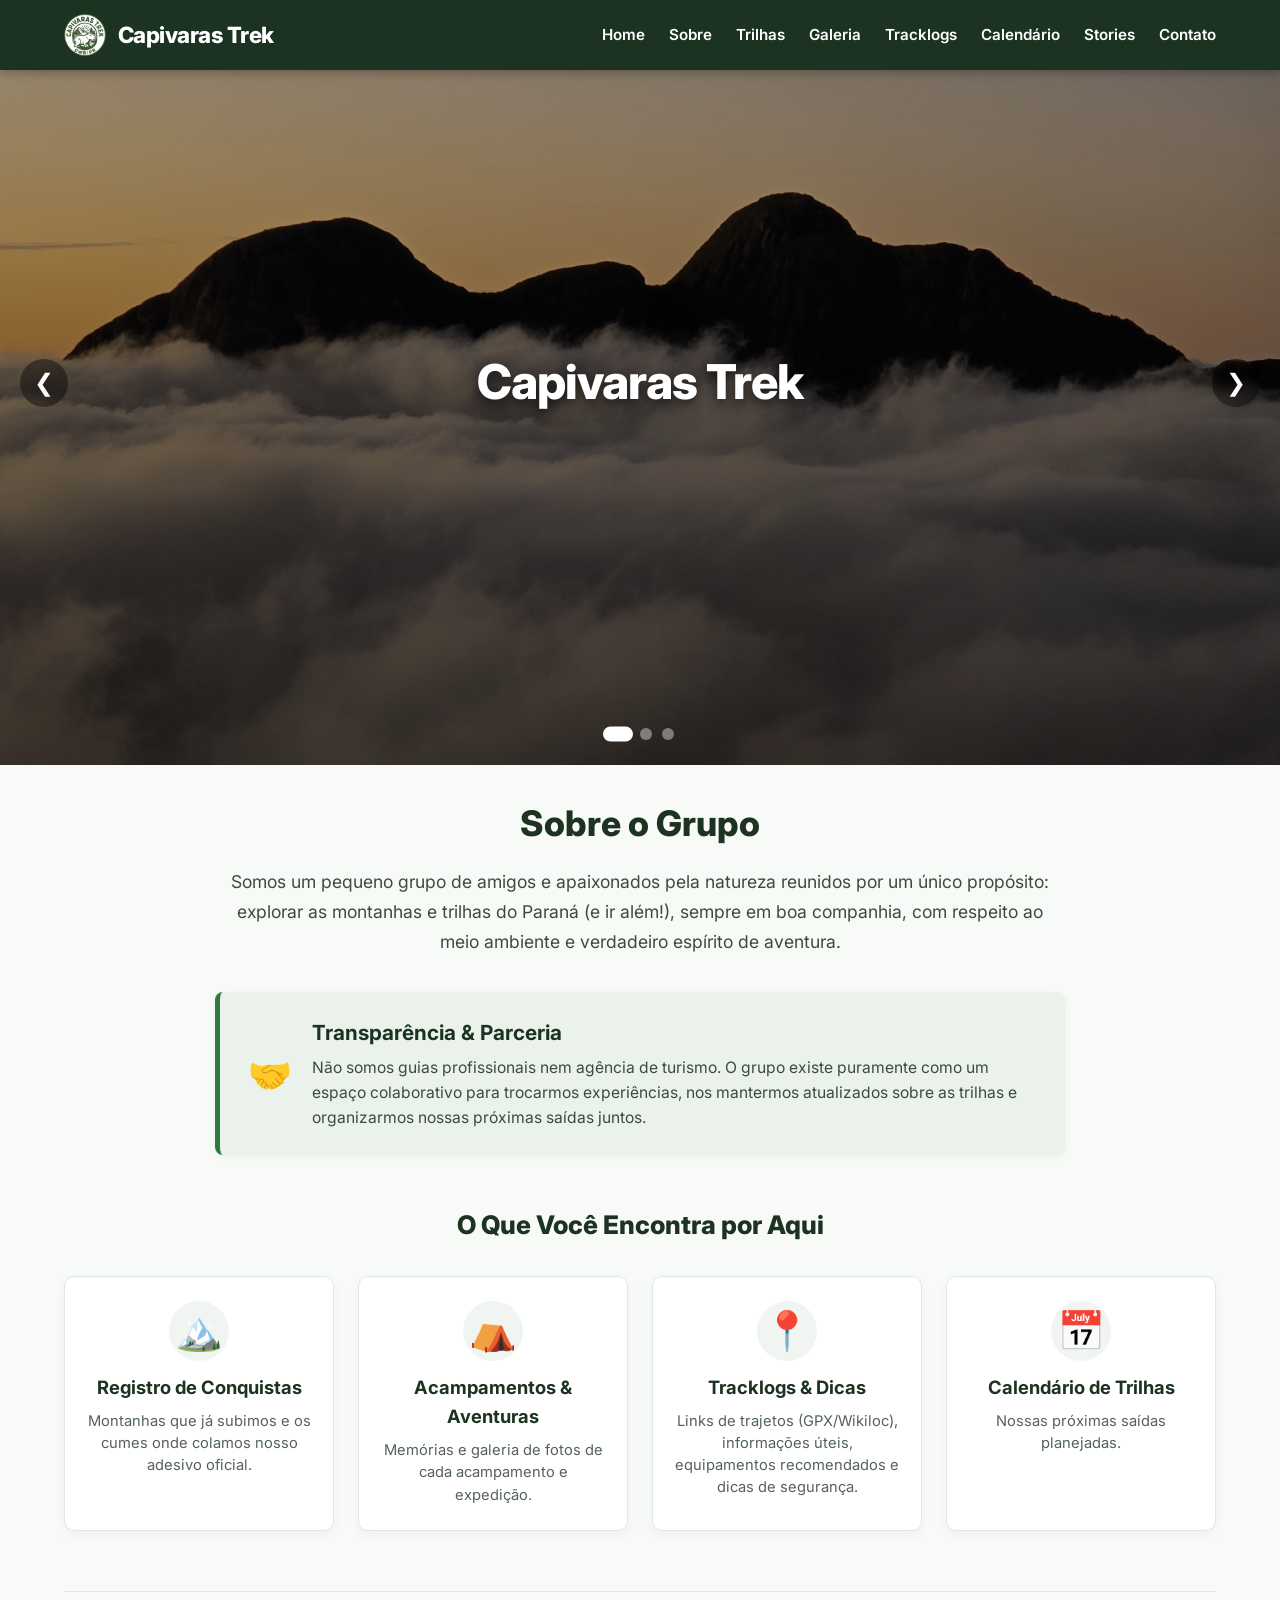
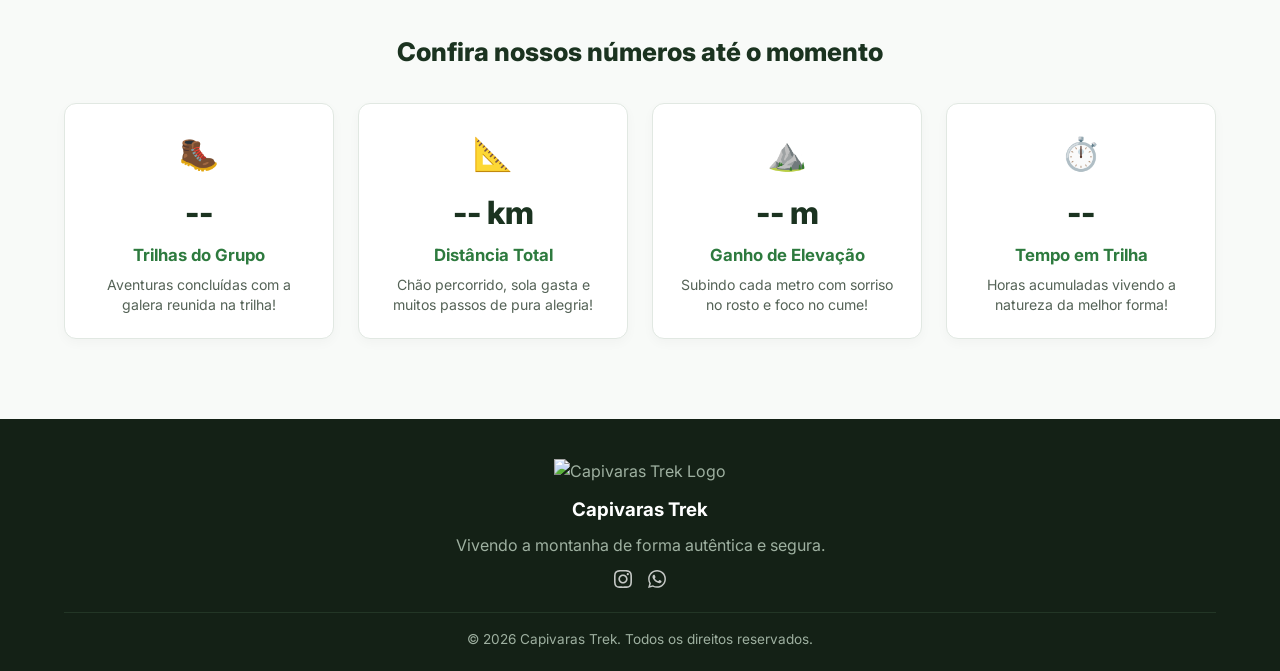
==== commit acf074bb: "Update index.html" ====
--- a/index.html
+++ b/index.html
@@ -343,7 +343,7 @@
   <header class="navbar">
     <div class="container nav-container">
       <a href="index.html" class="brand">
-        <img src="logo.png" alt="Capivaras Trek Logo" class="logo-img">
+        <img src="Imagens/logo.png" alt="Capivaras Trek Logo" class="logo-img">
         <span class="brand-name">Capivaras Trek</span>
       </a>
 
@@ -546,9 +546,9 @@
   
     // Imagens locais do repositório para usar de fallback
     const fallbackSlides = [
-      { link: 'banner_home.jpg', texto: 'Capivaras Trek' },
-      { link: 'banner_home1.jpg', texto: 'Capivaras Trek' },
-      { link: 'banner_home2.jpg', texto: 'Capivaras Trek' }
+      { link: 'Imagens/banner_home.jpg', texto: 'Capivaras Trek' },
+      { link: 'Imagens/banner_home1.jpg', texto: 'Capivaras Trek' },
+      { link: 'Imagens/banner_home2.jpg', texto: 'Capivaras Trek' }
     ];
   
     try {
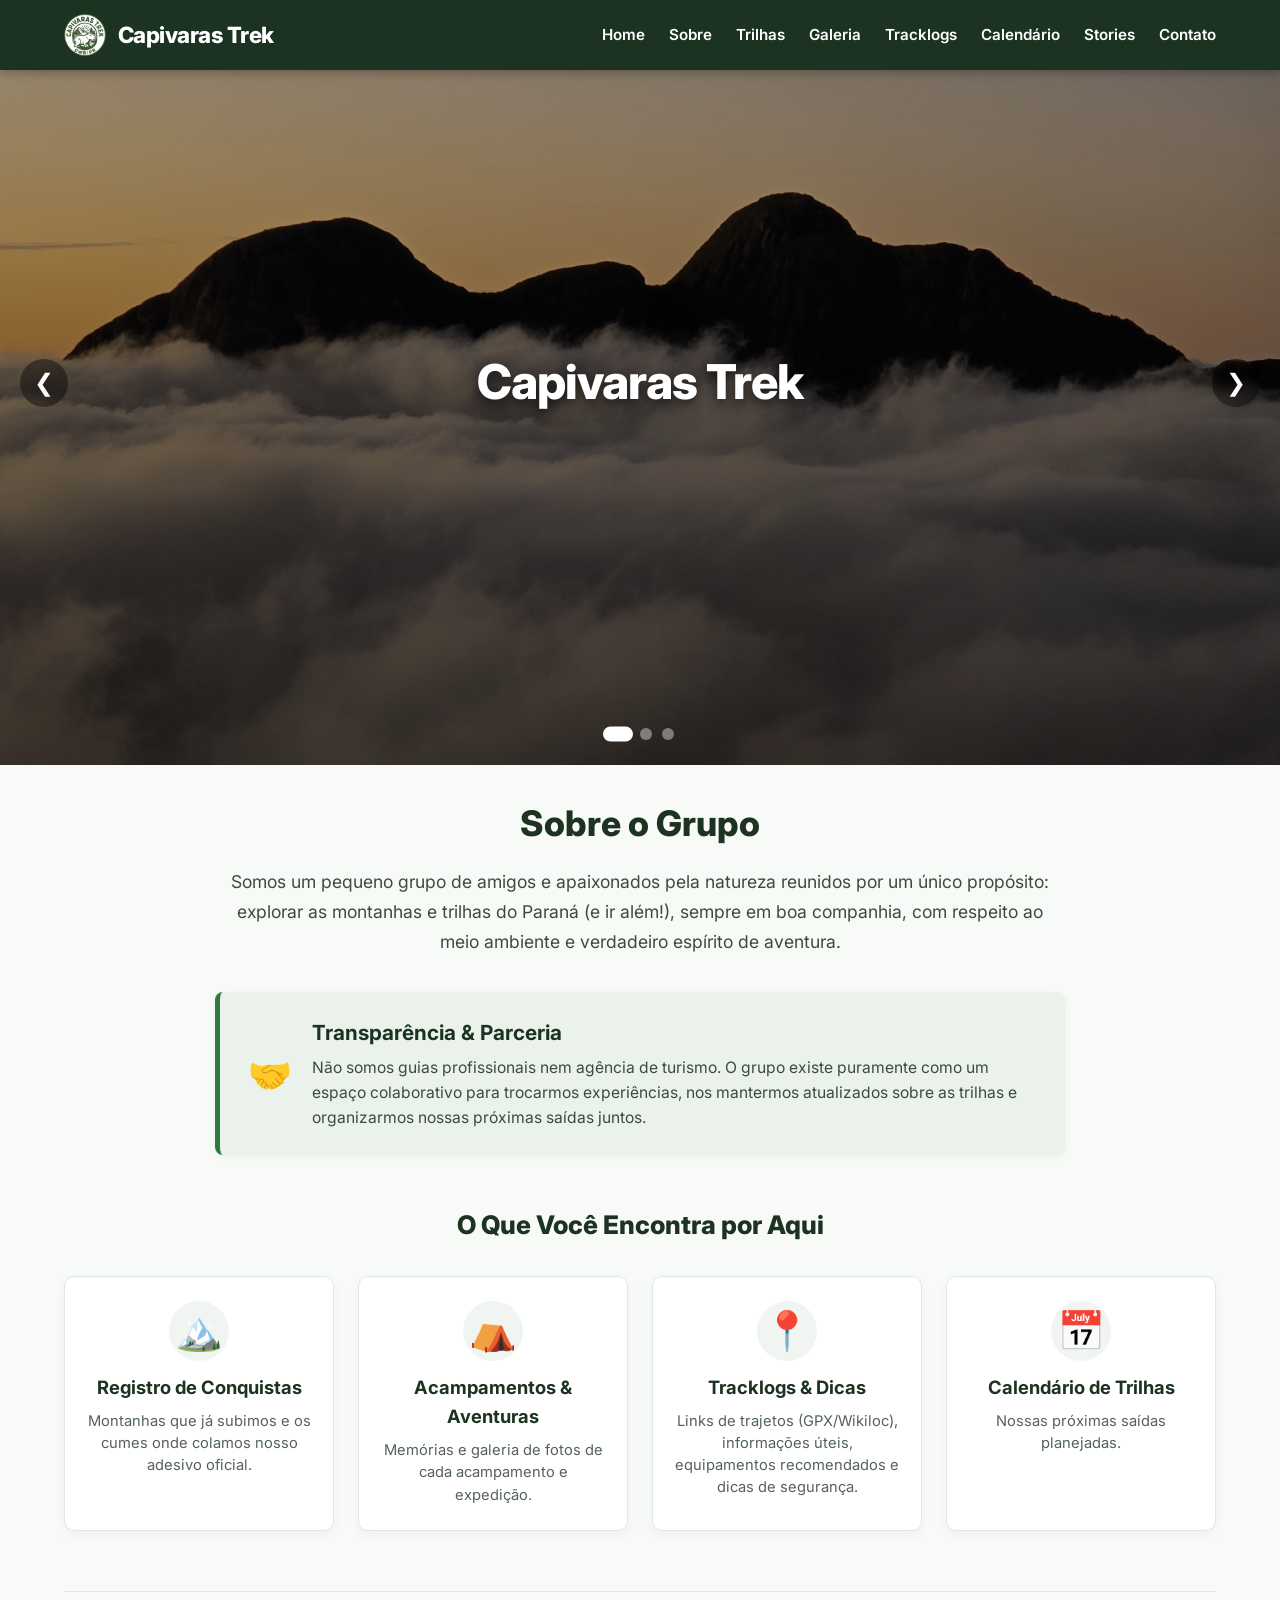
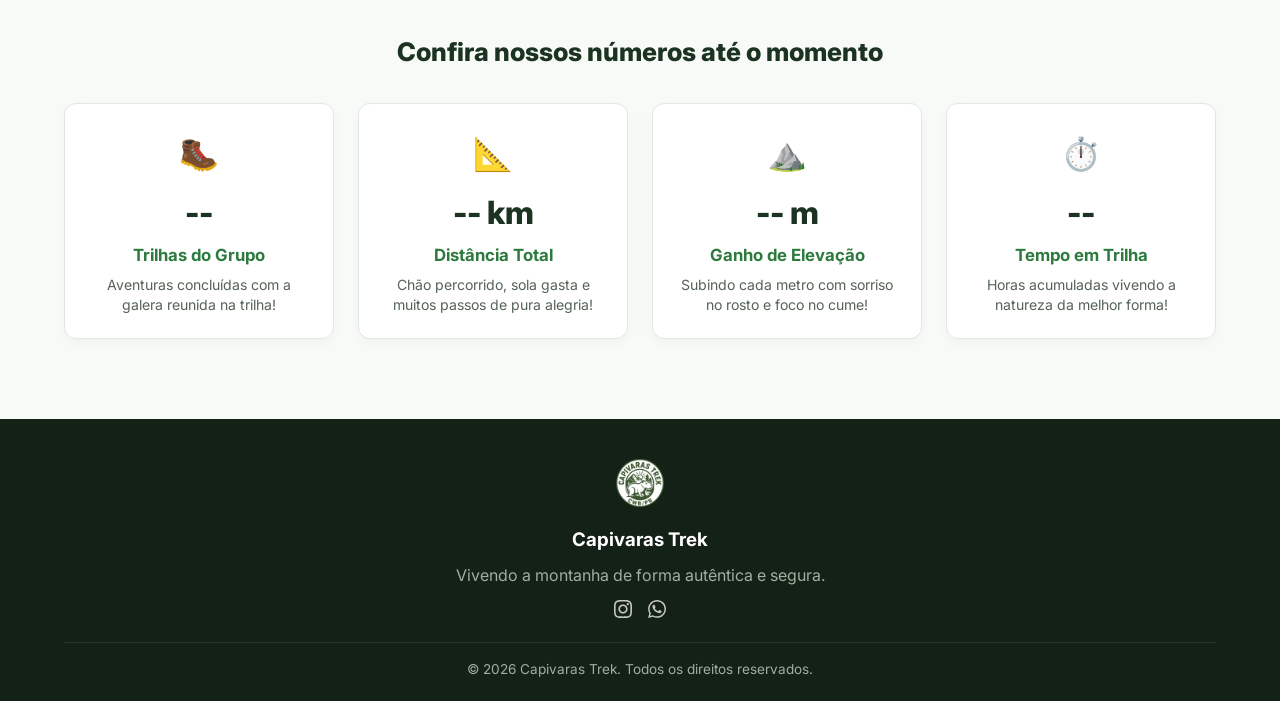
==== commit ef0718d5: "Update print statement from 'Hello' to 'Goodbye'" ====
--- a/index.html
+++ b/index.html
@@ -473,7 +473,7 @@
   <footer class="footer">
     <div class="container">
       <div class="footer-brand">
-        <img src="logo.png" alt="Capivaras Trek Logo" class="footer-logo">
+        <img src="Imagens/logo.png" alt="Capivaras Trek Logo" class="footer-logo">
         <h3>Capivaras Trek</h3>
         <p>Vivendo a montanha de forma autêntica e segura.</p>
         
